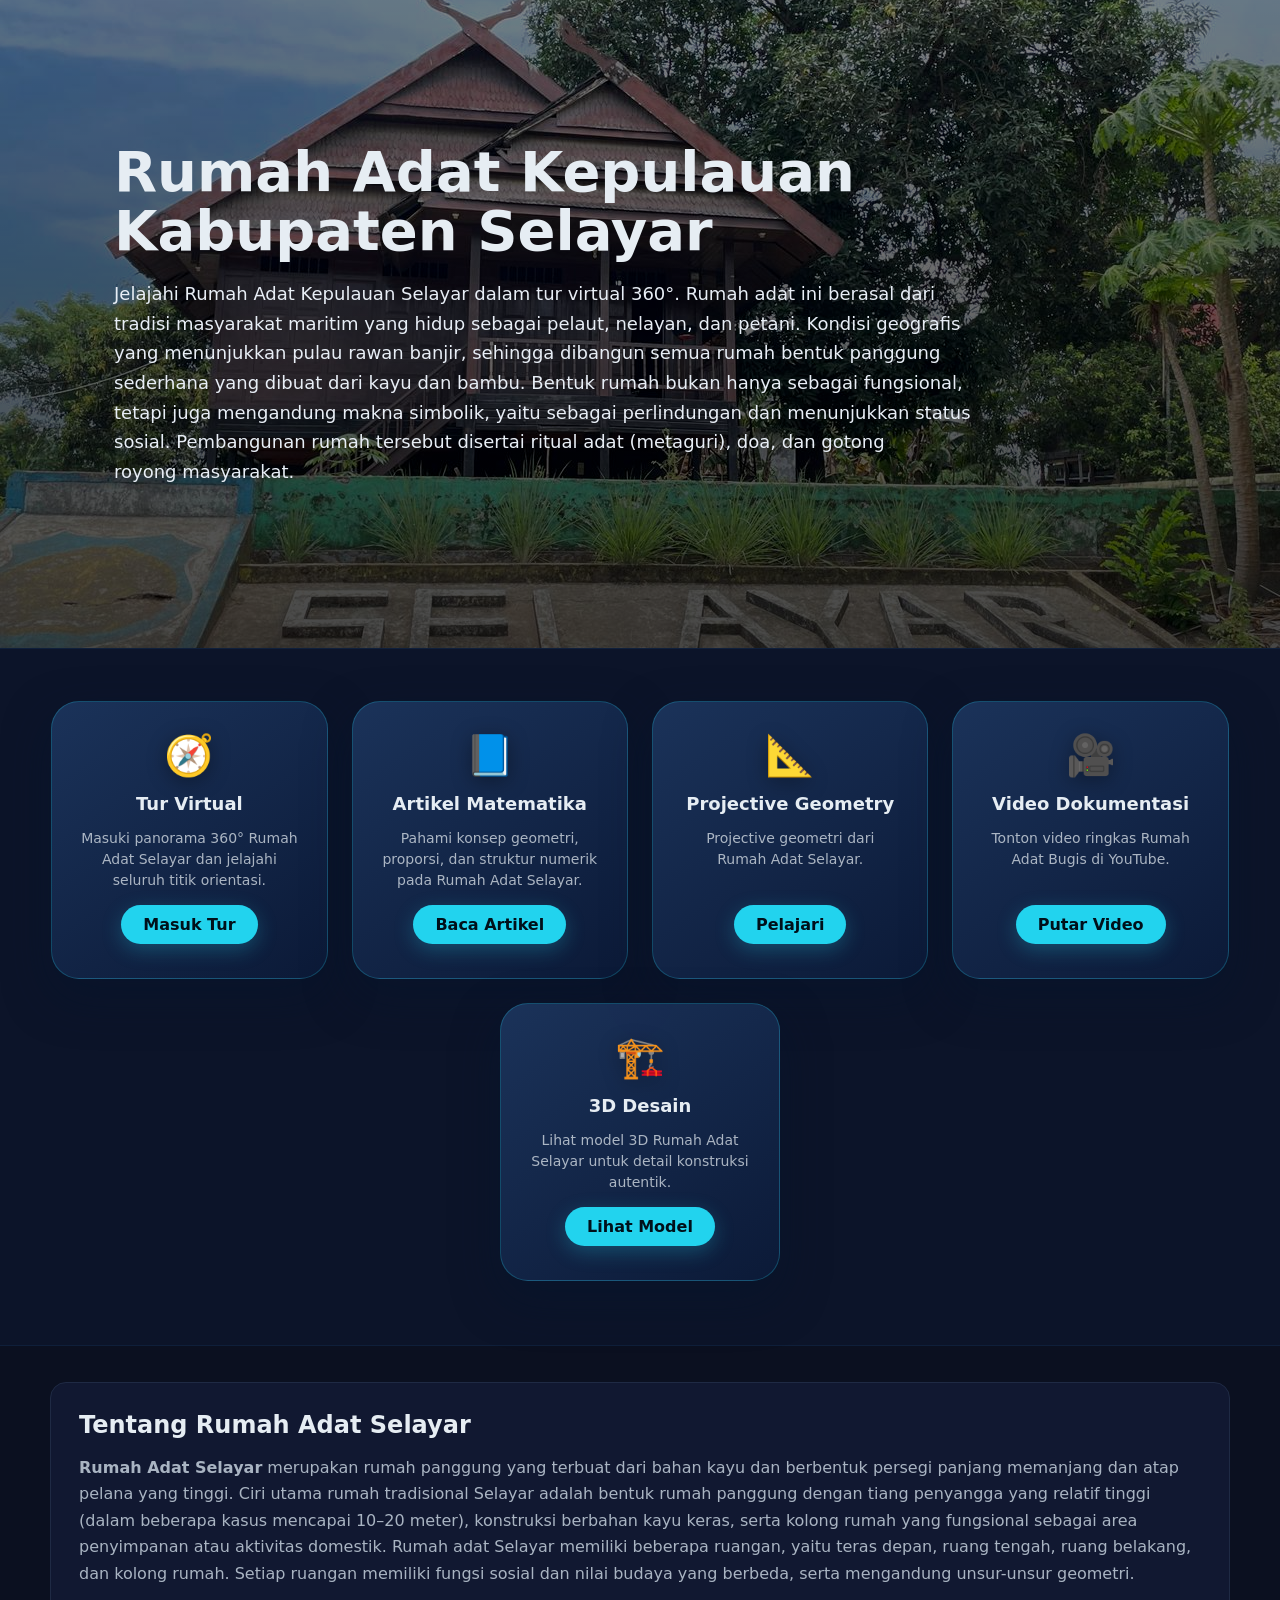
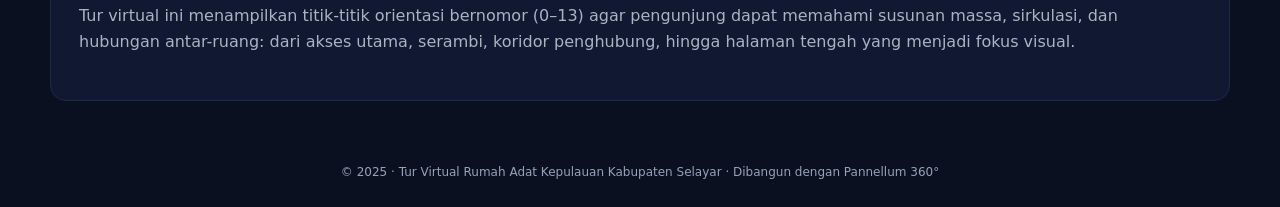
==== index.html @ 08c7dd2d "first commit" ====
<!DOCTYPE HTML>
<html lang="id">
<head>
    <meta charset="utf-8">
    <meta name="viewport" content="width=device-width, initial-scale=1">
    <title>Rumah Tradisional Kepulauan Kabupaten Selayar – Tur Virtual</title>
    <link rel="stylesheet" href="css/index.css">
</head>
<body>
    <!-- Header dengan gambar utama dan judul -->
    <header>
        <!-- Place the image file at ./images/images_mapping.jpg or adjust the src below -->
        <img src="assets/images/rumah_selayar.jpg" alt="Rumah Adat Baruga – tampak atas beranotasi">
        <div class="hero">
        <h1 class="title">Rumah Adat Kepulauan Kabupaten Selayar</h1>
        <p class="lead">Jelajahi Rumah Adat Kepulauan Selayar dalam tur virtual 360°. Rumah adat ini berasal dari tradisi masyarakat maritim yang hidup sebagai pelaut, nelayan, dan petani. Kondisi geografis yang menunjukkan pulau rawan banjir, sehingga dibangun semua rumah bentuk panggung sederhana yang dibuat dari kayu dan bambu. Bentuk rumah bukan hanya sebagai fungsional, tetapi juga mengandung makna simbolik, yaitu sebagai perlindungan dan menunjukkan status sosial. Pembangunan rumah tersebut disertai ritual adat (metaguri), doa, dan gotong royong masyarakat.</p>
        </div>
    </header>

    <!--Bagian card untuk menu yang dipilih user-->
    <section class="cta-section">
        <div class="cta-container">
            <article class="cta-card">
                <span class="cta-icon" aria-hidden="true">🧭</span>
                <h3>Tur Virtual</h3>
                <p>Masuki panorama 360° Rumah Adat Selayar dan jelajahi seluruh titik orientasi.</p>
                <a class="cta-button" href="vtour.html">Masuk Tur</a>
            </article>
            <article class="cta-card">
                <span class="cta-icon" aria-hidden="true">📘</span>
                <h3>Artikel Matematika</h3>
                <p>Pahami konsep geometri, proporsi, dan struktur numerik pada Rumah Adat Selayar.</p>
                <a class="cta-button" href="artcle.html">Baca Artikel</a>
            </article>
            <article class="cta-card">
                <span class="cta-icon" aria-hidden="true">📐</span>
                <h3>Projective Geometry</h3>
                <p>Projective geometri dari Rumah Adat Selayar.</p>
                <a class="cta-button" href="projective.html">Pelajari</a>
            </article>
            <article class="cta-card">
                <span class="cta-icon" aria-hidden="true">🎥</span>
                <h3>Video Dokumentasi</h3>
                <p>Tonton video ringkas Rumah Adat Bugis di YouTube.</p>
                <a class="cta-button" href="video.html">Putar Video</a>
            </article>
            <article class="cta-card">
                <span class="cta-icon" aria-hidden="true">🏗️</span>
                <h3>3D Desain</h3>
                <p>Lihat model 3D Rumah Adat Selayar untuk detail konstruksi autentik.</p>
                <a class="cta-button" href="desain3d.html">Lihat Model</a>
            </article>
        </div>
    </section>

    <!-- Konten utama dengan penjelasan overview dan tur virtual -->
    <main>
        <section class="card">
        <h2>Tentang Rumah Adat Selayar</h2>
        <p><strong>Rumah Adat Selayar</strong> merupakan rumah panggung yang terbuat dari bahan kayu dan berbentuk persegi panjang memanjang dan atap pelana yang tinggi. Ciri utama rumah tradisional Selayar adalah bentuk rumah panggung dengan tiang penyangga yang relatif tinggi (dalam beberapa kasus mencapai 10–20 meter), konstruksi berbahan kayu keras, serta kolong rumah yang fungsional sebagai area penyimpanan atau aktivitas domestik. Rumah adat Selayar memiliki beberapa ruangan, yaitu teras depan, ruang tengah, ruang belakang, dan kolong rumah. Setiap ruangan memiliki fungsi sosial dan nilai budaya yang berbeda, serta mengandung unsur-unsur geometri.</p>
        
        <p>Tur virtual ini menampilkan titik-titik orientasi bernomor (0–13) agar pengunjung dapat memahami susunan massa, sirkulasi, dan hubungan antar-ruang: dari akses utama, serambi, koridor penghubung, hingga halaman tengah yang menjadi fokus visual.</p>
        </section>
    </main>

    <!-- Ini Bagian Footer: menjelaskan siapa pembuatnya-->
    <footer>
        © 2025 · Tur Virtual Rumah Adat Kepulauan Kabupaten Selayar · Dibangun dengan Pannellum 360°
    </footer>
</body>
</html>
---- css/index.css ----
/* Variabel warna utama untuk tema website */
:root {
    --bg: #0b1020;         /* Warna latar belakang utama */
    --ink: #e6edf3;        /* Warna teks utama */
    --muted: #a9b4c2;      /* Warna teks sekunder/muted */
    --accent: #22d3ee;     /* Warna aksen/tombol */
    --panel: #111831;      /* Warna panel/kartu */
}

/* Semua elemen menggunakan box-sizing border-box agar padding dan border masuk hitungan ukuran */
* {
    box-sizing: border-box;
}

/* Aturan dasar untuk body: font, warna, dan latar belakang */
body {
    margin: 0;
    font-family: system-ui, -apple-system, Segoe UI, Roboto, Helvetica, Arial;
    color: var(--ink);
    background: var(--bg);
}

/* Theme controller styles (disabled; keep for future use)
.theme-menu {
    position: fixed;
    top: 18px;
    right: 18px;
    display: flex;
    flex-direction: column;
    align-items: flex-end;
    gap: 10px;
    z-index: 5;
}

.theme-menu__toggle {
    border: 1px solid rgba(34, 211, 238, 0.4);
    background: rgba(11, 16, 32, 0.9);
    color: var(--accent);
    font-weight: 600;
    border-radius: 999px;
    padding: 8px 16px;
    cursor: pointer;
    transition: transform 0.2s, background-color 0.2s;
}

.theme-menu__toggle:hover,
.theme-menu__toggle:focus-visible {
    background: rgba(34, 211, 238, 0.12);
    transform: translateY(-1px);
}

.theme-menu__panel {
    width: clamp(220px, 28vw, 260px);
    background: rgba(11, 16, 32, 0.96);
    border: 1px solid #1f2a44;
    border-radius: 16px;
    padding: 16px;
    display: grid;
    gap: 14px;
    backdrop-filter: blur(8px);
}

.theme-menu__panel fieldset {
    border: none;
    margin: 0;
    padding: 0;
    display: grid;
    gap: 10px;
}

.theme-menu__panel legend {
    font-size: 12px;
    font-weight: 600;
    text-transform: uppercase;
    letter-spacing: 0.08em;
    color: rgba(230, 237, 243, 0.7);
    margin-bottom: 2px;
}

.theme-menu__panel label {
    display: flex;
    justify-content: space-between;
    align-items: center;
    gap: 12px;
    font-size: 13px;
    color: var(--ink);
}

.theme-menu__panel input[type="color"] {
    appearance: none;
    border: 1px solid rgba(255, 255, 255, 0.15);
    border-radius: 10px;
    width: 48px;
    height: 32px;
    padding: 0;
    cursor: pointer;
    background: transparent;
}

.theme-menu__panel input[type="color"]::-webkit-color-swatch,
.theme-menu__panel input[type="color"]::-moz-color-swatch {
    border: none;
    border-radius: 8px;
}

.theme-menu__reset {
    border: 1px solid rgba(34, 211, 238, 0.35);
    background: transparent;
    color: var(--accent);
    border-radius: 999px;
    padding: 8px 14px;
    font-size: 13px;
    font-weight: 600;
    cursor: pointer;
    justify-self: end;
    transition: background-color 0.2s, transform 0.2s;
}

.theme-menu__reset:hover,
.theme-menu__reset:focus-visible {
    background: rgba(34, 211, 238, 0.12);
    transform: translateY(-1px);
}
*/

/* Header: bagian atas berisi gambar dan judul, dengan tinggi minimal 72vh */
header {
    position: relative;
    min-height: 72vh;
    display: grid;
    place-items: center;
    overflow: hidden;
}

/* Gambar header: memenuhi seluruh area header dan diberi efek filter */
header img {
    position: absolute;
    inset: 0;
    width: 100%;
    height: 100%;
    object-fit: cover;
    filter: contrast(1.05) saturate(1.05) brightness(.8);
}

/* Overlay gelap di atas gambar header agar teks lebih terbaca */
header::after {
    content: "";
    position: absolute;
    inset: 0;
    background: linear-gradient(180deg, rgba(0,0,0,.35), rgba(0,0,0,.65));
}

/* Hero: kontainer utama judul dan deskripsi di header */
.hero {
    position: relative;
    z-index: 1;
    max-width: 1100px;
    padding: 24px;
}

/* Judul utama di header */
.title {
    font-size: clamp(28px, 5vw, 56px); /* Responsive font size */
    line-height: 1.05;
    margin: 0 0 10px;
}

/* Deskripsi singkat di bawah judul */
.lead {
    font-size: clamp(14px, 2.2vw, 18px); /* Responsive font size */
    color: #e8eef6;
    max-width: 860px;
}

/* CTA row container below hero */
.cta-section {
    background: #0c1429;
    border-top: 1px solid #0f1f3a;
    border-bottom: 1px solid #0f1f3a;
    padding: 52px 0 64px;
}

.cta-container {
    width: min(1180px, 92%);
    margin: 0 auto;
    display: flex;
    gap: 24px;
    justify-content: center;
    flex-wrap: wrap;
}

.cta-card {
    background: linear-gradient(145deg, rgba(28,52,92,0.95), rgba(12,26,56,0.95));
    border: 1px solid rgba(34,211,238,0.25);
    border-radius: 28px;
    padding: 30px 28px 34px;
    flex: 1 1 240px;
    max-width: 280px;
    min-height: 260px;
    display: flex;
    flex-direction: column;
    align-items: center;
    text-align: center;
    gap: 14px;
    box-shadow: 0 18px 45px rgba(6,20,43,0.55);
}

.cta-icon {
    font-size: 40px;
    filter: drop-shadow(0 4px 10px rgba(0,0,0,0.35));
}

.cta-card h3 {
    margin: 0;
    font-size: 18px;
    color: var(--ink);
}

.cta-card p {
    margin: 0;
    color: rgba(230, 237, 243, 0.72);
    font-size: 14px;
    line-height: 1.5;
}

.cta-button {
    margin-top: auto;
    display: inline-flex;
    justify-content: center;
    align-items: center;
    padding: 10px 22px;
    border-radius: 999px;
    background: var(--accent);
    color: #00101a;
    font-weight: 700;
    text-decoration: none;
    box-shadow: 0 6px 20px rgba(34,211,238,0.25);
    transition: transform 0.2s, box-shadow 0.2s;
}

.cta-button:hover {
    transform: translateY(-2px);
    box-shadow: 0 10px 28px rgba(34,211,238,0.35);
}

/* Main: konten utama di bawah header */
main {
    max-width: min(1400px, 120%);
    margin: 36px auto;
    padding: 0 20px;
}

/* Card: panel/kartu untuk penjelasan tentang Baruga */
.card {
    width: min(1180px, 120%);
    margin: 0 auto;
    background: var(--panel);
    border: 1px solid #1f2a44;
    border-radius: 16px;
    padding: 28px;
}

/* Judul section di dalam card */
h2 {
    margin: 0 0 8px;
}

/* Paragraf di dalam card */
p {
    color: var(--muted);
    line-height: 1.65;
}

/* Footer: bagian bawah halaman */
footer {
    color: #95a3b6;
    font-size: 12px;
    text-align: center;
    padding: 28px 16px;
}
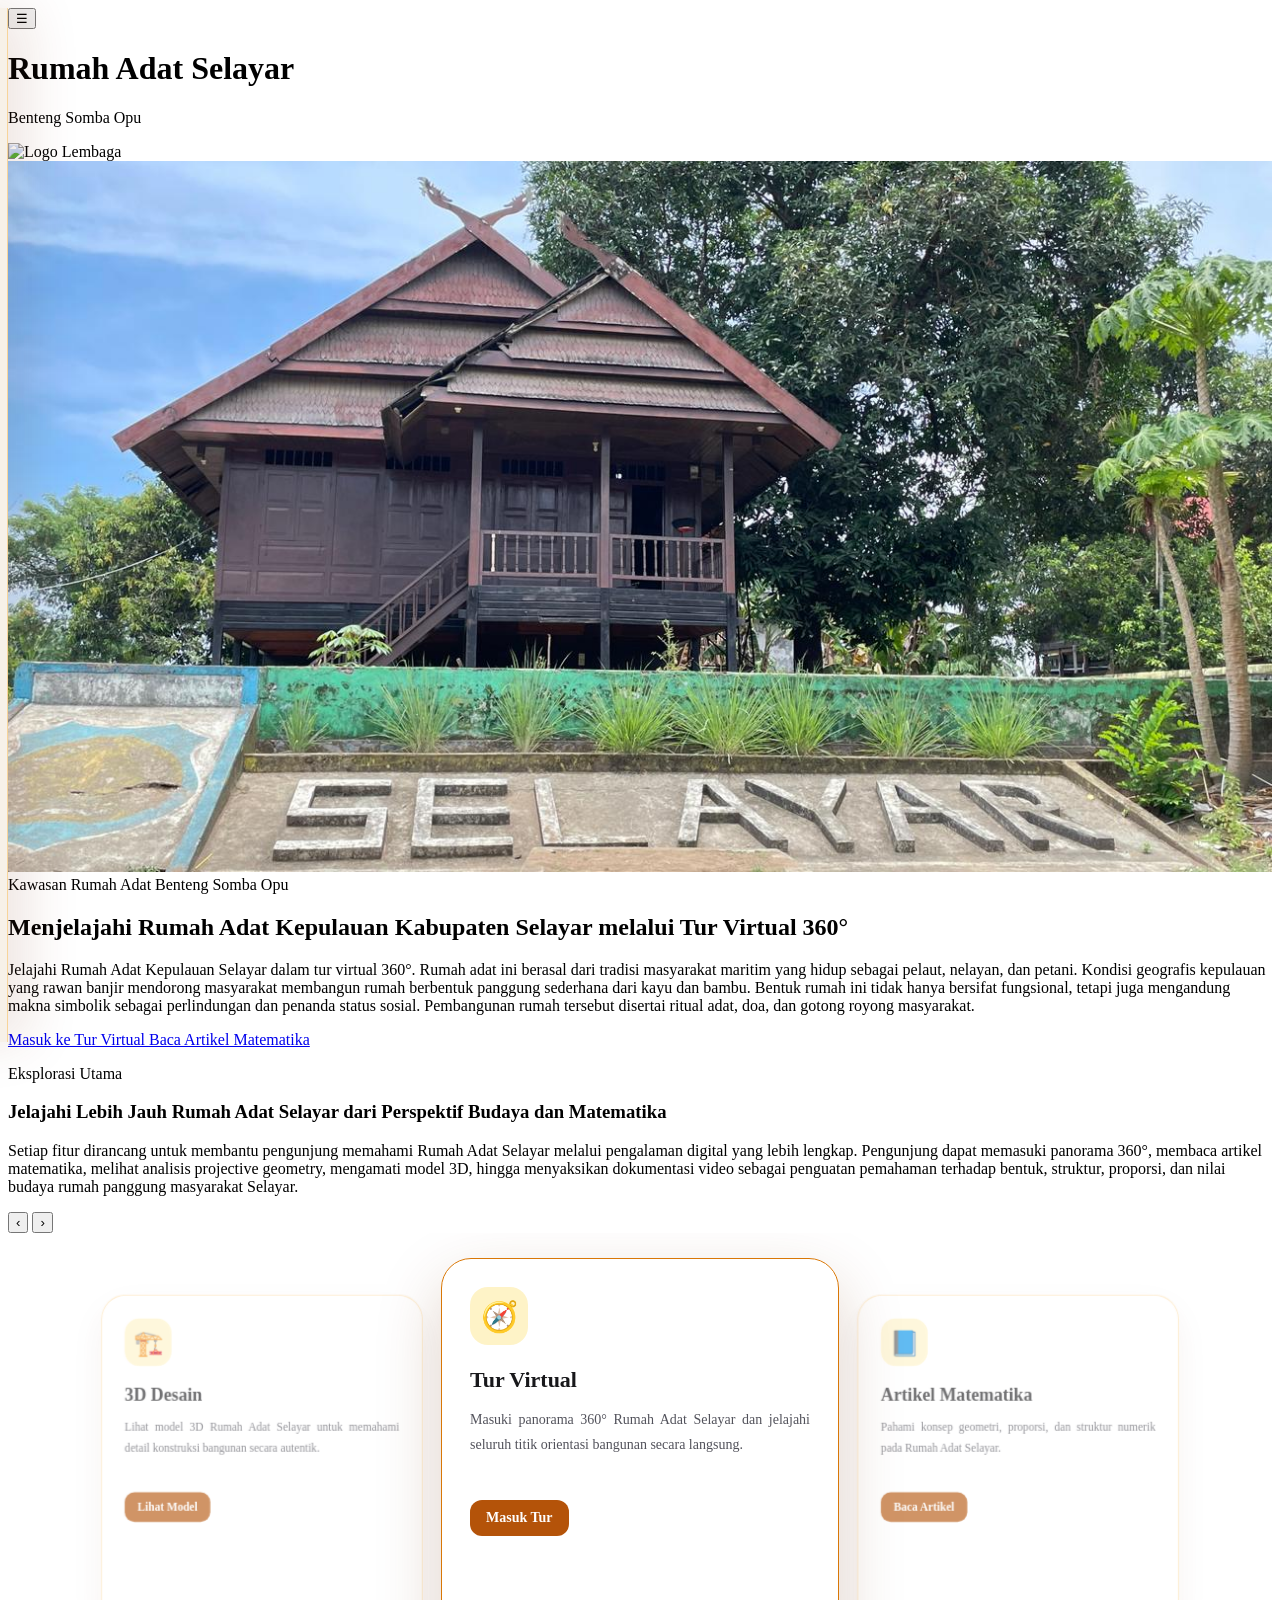
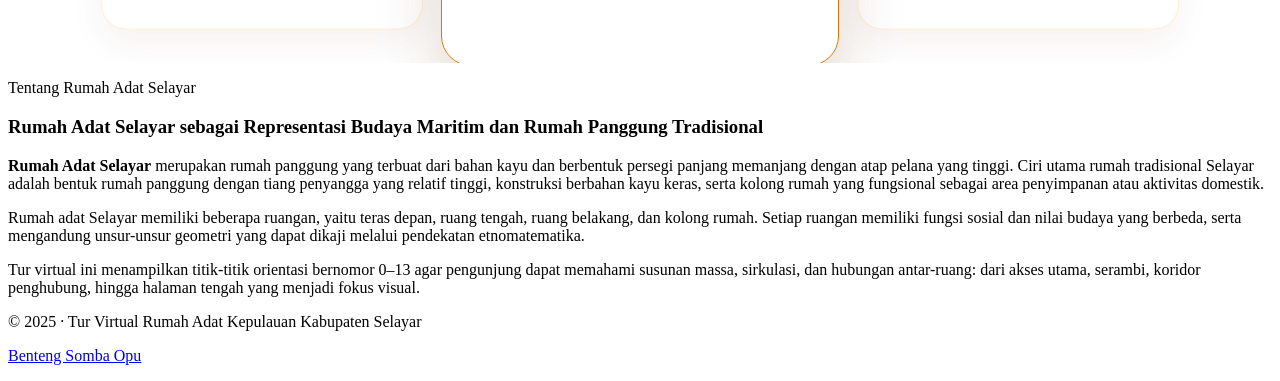
==== commit a8c93892: "ubah tampilan" ====
--- a/index.html
+++ b/index.html
@@ -1,71 +1,732 @@
-<!DOCTYPE HTML>
+<!DOCTYPE html>
 <html lang="id">
 <head>
-    <meta charset="utf-8">
-    <meta name="viewport" content="width=device-width, initial-scale=1">
-    <title>Rumah Tradisional Kepulauan Kabupaten Selayar – Tur Virtual</title>
-    <link rel="stylesheet" href="css/index.css">
+  <meta charset="UTF-8" />
+  <meta name="viewport" content="width=device-width, initial-scale=1.0" />
+  <title>Rumah Tradisional Kepulauan Kabupaten Selayar – Tur Virtual</title>
+
+  <script src="https://cdn.tailwindcss.com"></script>
+
+  <style>
+    @keyframes pageEnter {
+      from {
+        opacity: 0;
+        transform: translateY(35px) scale(0.98);
+        filter: blur(3px);
+      }
+
+      to {
+        opacity: 1;
+        transform: translateY(0) scale(1);
+        filter: blur(0);
+      }
+    }
+
+    @keyframes pageLeave {
+      from {
+        opacity: 1;
+        transform: translateY(0) scale(1);
+        filter: blur(0);
+      }
+
+      to {
+        opacity: 0;
+        transform: translateY(-35px) scale(0.98);
+        filter: blur(3px);
+      }
+    }
+
+    .page-transition {
+      opacity: 1;
+      transform: translateY(0) scale(1);
+      animation: pageEnter 650ms ease both;
+    }
+
+    .page-transition.is-leaving {
+      animation: pageLeave 450ms ease both;
+    }
+
+    .page-overlay {
+      position: fixed;
+      inset: 0;
+      background: rgba(24, 24, 27, 0);
+      pointer-events: none;
+      transition: background 450ms ease;
+      z-index: 9999;
+    }
+
+    .page-overlay.is-active {
+      background: rgba(24, 24, 27, 0.22);
+    }
+
+    .pressable {
+      transition: transform 180ms ease, box-shadow 180ms ease;
+    }
+
+    .pressable:active {
+      transform: scale(0.97);
+    }
+
+    body.menu-open {
+      overflow: hidden;
+    }
+
+    .side-menu {
+      position: fixed;
+      top: 0;
+      left: 0;
+      width: 300px;
+      height: 100vh;
+      padding: 110px 24px 24px;
+      background: #f7f1e8;
+      border-right: 1px solid rgba(245, 158, 11, 0.35);
+      box-shadow: 20px 0 50px rgba(120, 53, 15, 0.12);
+      transform: translateX(-100%);
+      transition: transform 350ms ease;
+      z-index: 48;
+      overflow-y: auto;
+    }
+
+    .side-menu.open {
+      transform: translateX(0);
+    }
+
+    .menu-link {
+      display: block;
+      padding: 14px 16px;
+      border-radius: 14px;
+      transition: background 250ms ease, color 250ms ease, transform 250ms ease;
+    }
+
+    .menu-link:hover {
+      background: #fef3c7;
+      color: #92400e;
+      transform: translateX(4px);
+    }
+
+    .menu-backdrop {
+      position: fixed;
+      inset: 0;
+      background: rgba(24, 24, 27, 0);
+      pointer-events: none;
+      transition: background 350ms ease;
+      z-index: 40;
+    }
+
+    .menu-backdrop.open {
+      background: rgba(24, 24, 27, 0.22);
+      pointer-events: auto;
+    }
+
+    .carousel-container {
+      position: relative;
+      height: 430px;
+      overflow: hidden;
+    }
+
+    img {
+      max-width: 100%;
+      height: auto;
+    }
+
+    .carousel-card {
+      position: absolute;
+      top: 25px;
+      left: 50%;
+      width: 340px;
+      min-height: 350px;
+      padding: 28px;
+      border-radius: 30px;
+      border: 1px solid rgba(245, 158, 11, 0.35);
+      background: rgba(255, 255, 255, 0.96);
+      color: #18181b;
+      text-decoration: none;
+      box-shadow: 0 18px 45px rgba(120, 53, 15, 0.10);
+      transition:
+        transform 550ms cubic-bezier(.22, 1, .36, 1),
+        opacity 550ms ease,
+        filter 550ms ease,
+        box-shadow 550ms ease,
+        border-color 550ms ease;
+    }
+
+    .carousel-card h4 {
+      margin-top: 22px;
+      margin-bottom: 14px;
+      font-size: 22px;
+      font-weight: 800;
+    }
+
+    .carousel-card p {
+      color: #52525b;
+      line-height: 1.8;
+      font-size: 14px;
+      text-align: justify;
+    }
+
+    .carousel-card span {
+      display: inline-flex;
+      margin-top: 28px;
+      padding: 10px 16px;
+      border-radius: 12px;
+      background: #b45309;
+      color: white;
+      font-size: 14px;
+      font-weight: 700;
+      transition: transform 300ms ease, background 300ms ease;
+    }
+
+    .carousel-card .icon-box {
+      width: 58px;
+      height: 58px;
+      display: flex;
+      align-items: center;
+      justify-content: center;
+      border-radius: 18px;
+      background: #fef3c7;
+      font-size: 30px;
+      transition: transform 300ms ease, background 300ms ease;
+    }
+
+    .carousel-card.is-active {
+      transform: translateX(-50%) scale(1);
+      opacity: 1;
+      z-index: 5;
+      filter: blur(0);
+      box-shadow: 0 25px 65px rgba(120, 53, 15, 0.22);
+      border-color: #d97706;
+    }
+
+    .carousel-card:hover {
+      transform: translateX(-50%) scale(1.04);
+      box-shadow: 0 32px 80px rgba(120, 53, 15, 0.28);
+      border-color: #b45309;
+    }
+
+    .carousel-card.is-left {
+      transform: translateX(-145%) scale(0.82) rotateY(10deg);
+      opacity: 0.62;
+      z-index: 3;
+      filter: blur(0.5px);
+    }
+
+    .carousel-card.is-left:hover {
+      transform: translateX(-145%) scale(0.86) rotateY(10deg);
+      opacity: 0.8;
+    }
+
+    .carousel-card.is-right {
+      transform: translateX(45%) scale(0.82) rotateY(-10deg);
+      opacity: 0.62;
+      z-index: 3;
+      filter: blur(0.5px);
+    }
+
+    .carousel-card.is-right:hover {
+      transform: translateX(45%) scale(0.86) rotateY(-10deg);
+      opacity: 0.8;
+    }
+
+    .carousel-card.is-hidden {
+      transform: translateX(-50%) scale(0.65);
+      opacity: 0;
+      z-index: 1;
+      pointer-events: none;
+      filter: blur(3px);
+    }
+
+    .carousel-card:hover .icon-box {
+      transform: scale(1.12) rotate(4deg);
+      background: #fde68a;
+    }
+
+    .carousel-card:hover span {
+      background: #92400e;
+      transform: translateY(-3px);
+    }
+
+    @media (max-width: 768px) {
+      .carousel-container {
+        height: 400px;
+      }
+
+      .carousel-card {
+        width: 280px;
+        min-height: 345px;
+      }
+
+      .carousel-card.is-left {
+        transform: translateX(-122%) scale(0.75);
+      }
+
+      .carousel-card.is-right {
+        transform: translateX(22%) scale(0.75);
+      }
+
+      #prevCard,
+      #nextCard {
+        width: 48px;
+        height: 48px;
+        font-size: 20px;
+      }
+
+      #prevCard {
+        left: -4px;
+      }
+
+      #nextCard {
+        right: -4px;
+      }
+    }
+
+    @media (max-width: 640px) {
+      .side-menu {
+        width: 260px;
+        padding: 105px 20px 24px;
+      }
+
+      .carousel-container {
+        height: 380px;
+      }
+
+      .carousel-card {
+        width: 260px;
+        min-height: 320px;
+        top: 15px;
+        padding: 20px;
+      }
+
+      .carousel-card h4 {
+        font-size: 18px;
+        margin-top: 16px;
+        margin-bottom: 10px;
+      }
+
+      .carousel-card p {
+        font-size: 13px;
+        line-height: 1.6;
+      }
+
+      .carousel-card span {
+        font-size: 12px;
+        padding: 8px 12px;
+        margin-top: 16px;
+      }
+
+      .carousel-card .icon-box {
+        width: 50px;
+        height: 50px;
+        font-size: 24px;
+      }
+
+      #prevCard,
+      #nextCard {
+        width: 44px;
+        height: 44px;
+        font-size: 18px;
+      }
+
+      #prevCard {
+        left: 2px;
+      }
+
+      #nextCard {
+        right: 2px;
+      }
+    }
+
+    @media (max-width: 480px) {
+      .carousel-container {
+        height: 360px;
+      }
+
+      .carousel-card {
+        width: 240px;
+        min-height: 300px;
+        top: 10px;
+        padding: 16px;
+      }
+
+      .carousel-card h4 {
+        font-size: 16px;
+        margin-top: 12px;
+        margin-bottom: 8px;
+      }
+
+      .carousel-card p {
+        font-size: 12px;
+      }
+
+      .carousel-card span {
+        font-size: 11px;
+        padding: 6px 10px;
+      }
+
+      .carousel-card .icon-box {
+        width: 45px;
+        height: 45px;
+        font-size: 20px;
+      }
+
+      .carousel-card.is-left {
+        transform: translateX(-120%) scale(0.7);
+      }
+
+      .carousel-card.is-right {
+        transform: translateX(20%) scale(0.7);
+      }
+
+      #prevCard,
+      #nextCard {
+        width: 40px;
+        height: 40px;
+        font-size: 16px;
+      }
+
+      #prevCard {
+        left: 4px;
+      }
+
+      #nextCard {
+        right: 4px;
+      }
+    }
+  </style>
 </head>
-<body>
-    <!-- Header dengan gambar utama dan judul -->
-    <header>
-        <!-- Place the image file at ./images/images_mapping.jpg or adjust the src below -->
-        <img src="assets/images/rumah_selayar.jpg" alt="Rumah Adat Baruga – tampak atas beranotasi">
-        <div class="hero">
-        <h1 class="title">Rumah Adat Kepulauan Kabupaten Selayar</h1>
-        <p class="lead">Jelajahi Rumah Adat Kepulauan Selayar dalam tur virtual 360°. Rumah adat ini berasal dari tradisi masyarakat maritim yang hidup sebagai pelaut, nelayan, dan petani. Kondisi geografis yang menunjukkan pulau rawan banjir, sehingga dibangun semua rumah bentuk panggung sederhana yang dibuat dari kayu dan bambu. Bentuk rumah bukan hanya sebagai fungsional, tetapi juga mengandung makna simbolik, yaitu sebagai perlindungan dan menunjukkan status sosial. Pembangunan rumah tersebut disertai ritual adat (metaguri), doa, dan gotong royong masyarakat.</p>
+
+<body class="bg-[#f7f1e8] text-zinc-800 antialiased page-transition">
+
+  <header class="sticky top-0 z-50 border-b border-amber-200/70 bg-[#f7f1e8]/95 backdrop-blur-md">
+    <div class="max-w-7xl mx-auto px-5 sm:px-6 lg:px-8 py-4 flex items-center justify-between">
+
+      <div class="flex items-center gap-4">
+        <button 
+          id="menuBtn"
+          type="button"
+          class="pressable inline-flex h-12 w-12 items-center justify-center rounded-xl border border-amber-200 bg-white/80 text-zinc-800 shadow-sm hover:bg-amber-100 transition relative z-50"
+          aria-label="Buka menu"
+        >
+          <span id="menuIcon" class="text-3xl leading-none">☰</span>
+        </button>
+
+        <div>
+          <h1 class="text-lg sm:text-xl font-bold text-zinc-900">
+            Rumah Adat Selayar
+          </h1>
+          <p class="text-xs tracking-[0.25em] text-amber-700">
+            Benteng Somba Opu
+          </p>
         </div>
-    </header>
-
-    <!--Bagian card untuk menu yang dipilih user-->
-    <section class="cta-section">
-        <div class="cta-container">
-            <article class="cta-card">
-                <span class="cta-icon" aria-hidden="true">🧭</span>
-                <h3>Tur Virtual</h3>
-                <p>Masuki panorama 360° Rumah Adat Selayar dan jelajahi seluruh titik orientasi.</p>
-                <a class="cta-button" href="vtour.html">Masuk Tur</a>
-            </article>
-            <article class="cta-card">
-                <span class="cta-icon" aria-hidden="true">📘</span>
-                <h3>Artikel Matematika</h3>
-                <p>Pahami konsep geometri, proporsi, dan struktur numerik pada Rumah Adat Selayar.</p>
-                <a class="cta-button" href="artcle.html">Baca Artikel</a>
-            </article>
-            <article class="cta-card">
-                <span class="cta-icon" aria-hidden="true">📐</span>
-                <h3>Projective Geometry</h3>
-                <p>Projective geometri dari Rumah Adat Selayar.</p>
-                <a class="cta-button" href="projective.html">Pelajari</a>
-            </article>
-            <article class="cta-card">
-                <span class="cta-icon" aria-hidden="true">🎥</span>
-                <h3>Video Dokumentasi</h3>
-                <p>Tonton video ringkas Rumah Adat Bugis di YouTube.</p>
-                <a class="cta-button" href="video.html">Putar Video</a>
-            </article>
-            <article class="cta-card">
-                <span class="cta-icon" aria-hidden="true">🏗️</span>
-                <h3>3D Desain</h3>
-                <p>Lihat model 3D Rumah Adat Selayar untuk detail konstruksi autentik.</p>
-                <a class="cta-button" href="desain3d.html">Lihat Model</a>
-            </article>
+      </div>
+
+      <img 
+        src="assets/images/logo.png" 
+        alt="Logo Lembaga"
+        class="h-12 w-12 object-contain shrink-0"
+      >
+    </div>
+  </header>
+
+  <div id="menuBackdrop" class="menu-backdrop"></div>
+
+  <aside id="mobileMenu" class="side-menu">
+    <nav class="flex flex-col gap-3 text-sm font-semibold text-zinc-700">
+      <a href="#" class="menu-link">Beranda</a>
+      <a href="vtour.html" class="menu-link">Tur Virtual</a>
+      <a href="artcle.html" class="menu-link">Artikel Matematika</a>
+      <a href="projective.html" class="menu-link">Projective Geometry</a>
+      <a href="desain3d.html" class="menu-link">3D Desain</a>
+      <a href="video.html" class="menu-link">Video Drone</a>
+    </nav>
+  </aside>
+
+  <section class="relative min-h-[88vh] flex items-center overflow-hidden">
+    <img
+      src="assets/images/rumah_selayar.jpg"
+      alt="Rumah Adat Kepulauan Kabupaten Selayar – tampak utama"
+      class="absolute inset-0 h-full w-full object-cover scale-105"
+    />
+
+    <div class="absolute inset-0 bg-gradient-to-b from-black/65 via-black/55 to-black/75"></div>
+
+    <div class="relative max-w-7xl mx-auto px-5 sm:px-6 lg:px-8 w-full">
+      <div class="max-w-4xl mx-auto text-center text-white py-20">
+        <span class="inline-flex items-center rounded-full border border-amber-300/70 bg-black/10 px-5 py-2 text-xs sm:text-sm uppercase tracking-[0.2em] text-amber-200 shadow-lg mb-6">
+          Kawasan Rumah Adat Benteng Somba Opu
+        </span>
+
+        <h2 class="text-4xl sm:text-5xl lg:text-6xl font-bold leading-tight tracking-tight mb-6">
+          Menjelajahi Rumah Adat Kepulauan Kabupaten Selayar melalui Tur Virtual 360°
+        </h2>
+
+        <p class="max-w-3xl mx-auto text-sm sm:text-base lg:text-lg text-stone-200 leading-7 sm:leading-8 mb-8 text-justify">
+          Jelajahi Rumah Adat Kepulauan Selayar dalam tur virtual 360°. Rumah adat ini berasal
+          dari tradisi masyarakat maritim yang hidup sebagai pelaut, nelayan, dan petani. Kondisi
+          geografis kepulauan yang rawan banjir mendorong masyarakat membangun rumah berbentuk
+          panggung sederhana dari kayu dan bambu. Bentuk rumah ini tidak hanya bersifat fungsional,
+          tetapi juga mengandung makna simbolik sebagai perlindungan dan penanda status sosial.
+          Pembangunan rumah tersebut disertai ritual adat, doa, dan gotong royong masyarakat.
+        </p>
+
+        <div class="flex flex-col sm:flex-row justify-center gap-4">
+          <a href="vtour.html"
+             class="pressable inline-flex items-center justify-center rounded-xl bg-amber-700 px-7 py-3.5 text-sm sm:text-base font-semibold text-white shadow-xl shadow-amber-900/20 transition duration-300 hover:bg-amber-800 hover:-translate-y-0.5">
+            Masuk ke Tur Virtual
+          </a>
+
+          <a href="artcle.html"
+             class="pressable inline-flex items-center justify-center rounded-xl border border-amber-200 px-7 py-3.5 text-sm sm:text-base font-semibold text-amber-100 transition duration-300 hover:bg-white hover:text-zinc-900">
+            Baca Artikel Matematika
+          </a>
         </div>
+      </div>
+    </div>
+  </section>
+
+  <main class="py-16 sm:py-20">
+
+    <section class="max-w-7xl mx-auto px-5 sm:px-6 lg:px-8">
+      <div class="max-w-3xl mx-auto text-center mb-10 sm:mb-14">
+        <p class="text-sm uppercase tracking-[0.25em] text-amber-700 mb-3">
+          Eksplorasi Utama
+        </p>
+
+        <h3 class="text-3xl sm:text-4xl font-bold text-zinc-900 mb-4 leading-tight">
+          Jelajahi Lebih Jauh Rumah Adat Selayar dari Perspektif Budaya dan Matematika
+        </h3>
+
+        <p class="text-zinc-600 leading-7 sm:leading-8 text-justify">
+          Setiap fitur dirancang untuk membantu pengunjung memahami Rumah Adat Selayar melalui
+          pengalaman digital yang lebih lengkap. Pengunjung dapat memasuki panorama 360°,
+          membaca artikel matematika, melihat analisis projective geometry, mengamati model 3D,
+          hingga menyaksikan dokumentasi video sebagai penguatan pemahaman terhadap bentuk,
+          struktur, proporsi, dan nilai budaya rumah panggung masyarakat Selayar.
+        </p>
+      </div>
+
+      <div class="relative max-w-6xl mx-auto">
+        <button id="prevCard"
+          class="absolute left-[-20px] top-1/2 -translate-y-1/2 z-10 h-14 w-14 rounded-full bg-white border border-amber-300 shadow-md text-2xl text-amber-700 hover:bg-amber-100 transition">
+          ‹
+        </button>
+
+        <button id="nextCard"
+          class="absolute right-[-20px] top-1/2 -translate-y-1/2 z-10 h-14 w-14 rounded-full bg-white border border-amber-300 shadow-md text-2xl text-amber-700 hover:bg-amber-100 transition">
+          ›
+        </button>
+
+        <div class="relative overflow-hidden carousel-container">
+          <div id="cardCarousel" class="relative h-full">
+
+            <a href="vtour.html" class="carousel-card" data-index="0">
+              <div class="icon-box">🧭</div>
+              <h4>Tur Virtual</h4>
+              <p>Masuki panorama 360° Rumah Adat Selayar dan jelajahi seluruh titik orientasi bangunan secara langsung.</p>
+              <span>Masuk Tur</span>
+            </a>
+
+            <a href="artcle.html" class="carousel-card" data-index="1">
+              <div class="icon-box">📘</div>
+              <h4>Artikel Matematika</h4>
+              <p>Pahami konsep geometri, proporsi, dan struktur numerik pada Rumah Adat Selayar.</p>
+              <span>Baca Artikel</span>
+            </a>
+
+            <a href="projective.html" class="carousel-card" data-index="2">
+              <div class="icon-box">📐</div>
+              <h4>Projective Geometry</h4>
+              <p>Pelajari analisis proyektif untuk memahami hubungan ruang dan perspektif Rumah Adat Selayar.</p>
+              <span>Pelajari</span>
+            </a>
+
+            <a href="video.html" class="carousel-card" data-index="3">
+              <div class="icon-box">🎥</div>
+              <h4>Video Dokumentasi</h4>
+              <p>Tonton video ringkas Rumah Adat Selayar untuk melihat dokumentasi visual bangunan secara lebih nyata.</p>
+              <span>Putar Video</span>
+            </a>
+
+            <a href="desain3d.html" class="carousel-card" data-index="4">
+              <div class="icon-box">🏗️</div>
+              <h4>3D Desain</h4>
+              <p>Lihat model 3D Rumah Adat Selayar untuk memahami detail konstruksi bangunan secara autentik.</p>
+              <span>Lihat Model</span>
+            </a>
+
+          </div>
+        </div>
+      </div>
     </section>
 
-    <!-- Konten utama dengan penjelasan overview dan tur virtual -->
-    <main>
-        <section class="card">
-        <h2>Tentang Rumah Adat Selayar</h2>
-        <p><strong>Rumah Adat Selayar</strong> merupakan rumah panggung yang terbuat dari bahan kayu dan berbentuk persegi panjang memanjang dan atap pelana yang tinggi. Ciri utama rumah tradisional Selayar adalah bentuk rumah panggung dengan tiang penyangga yang relatif tinggi (dalam beberapa kasus mencapai 10–20 meter), konstruksi berbahan kayu keras, serta kolong rumah yang fungsional sebagai area penyimpanan atau aktivitas domestik. Rumah adat Selayar memiliki beberapa ruangan, yaitu teras depan, ruang tengah, ruang belakang, dan kolong rumah. Setiap ruangan memiliki fungsi sosial dan nilai budaya yang berbeda, serta mengandung unsur-unsur geometri.</p>
-        
-        <p>Tur virtual ini menampilkan titik-titik orientasi bernomor (0–13) agar pengunjung dapat memahami susunan massa, sirkulasi, dan hubungan antar-ruang: dari akses utama, serambi, koridor penghubung, hingga halaman tengah yang menjadi fokus visual.</p>
-        </section>
-    </main>
-
-    <!-- Ini Bagian Footer: menjelaskan siapa pembuatnya-->
-    <footer>
-        © 2025 · Tur Virtual Rumah Adat Kepulauan Kabupaten Selayar · Dibangun dengan Pannellum 360°
-    </footer>
+    <section class="max-w-7xl mx-auto px-5 sm:px-6 lg:px-8 mt-20">
+      <div class="rounded-[30px] border border-amber-100 bg-white p-8 shadow-sm max-w-4xl mx-auto">
+        <p class="text-sm uppercase tracking-[0.2em] text-amber-700 mb-3">
+          Tentang Rumah Adat Selayar
+        </p>
+
+        <h3 class="text-3xl sm:text-4xl font-bold text-zinc-900 mb-5 leading-tight">
+          Rumah Adat Selayar sebagai Representasi Budaya Maritim dan Rumah Panggung Tradisional
+        </h3>
+
+        <p class="text-zinc-600 leading-7 sm:leading-8 mb-5 text-justify">
+          <strong>Rumah Adat Selayar</strong> merupakan rumah panggung yang terbuat dari bahan
+          kayu dan berbentuk persegi panjang memanjang dengan atap pelana yang tinggi. Ciri utama
+          rumah tradisional Selayar adalah bentuk rumah panggung dengan tiang penyangga yang relatif
+          tinggi, konstruksi berbahan kayu keras, serta kolong rumah yang fungsional sebagai area
+          penyimpanan atau aktivitas domestik.
+        </p>
+
+        <p class="text-zinc-600 leading-7 sm:leading-8 mb-5 text-justify">
+          Rumah adat Selayar memiliki beberapa ruangan, yaitu teras depan, ruang tengah, ruang
+          belakang, dan kolong rumah. Setiap ruangan memiliki fungsi sosial dan nilai budaya yang
+          berbeda, serta mengandung unsur-unsur geometri yang dapat dikaji melalui pendekatan
+          etnomatematika.
+        </p>
+
+        <p class="text-zinc-600 leading-7 sm:leading-8 text-justify">
+          Tur virtual ini menampilkan titik-titik orientasi bernomor 0–13 agar pengunjung dapat
+          memahami susunan massa, sirkulasi, dan hubungan antar-ruang: dari akses utama, serambi,
+          koridor penghubung, hingga halaman tengah yang menjadi fokus visual.
+        </p>
+      </div>
+    </section>
+
+  </main>
+
+  <footer class="mt-20 bg-zinc-900 text-zinc-300">
+    <div class="max-w-7xl mx-auto px-5 sm:px-6 lg:px-8 py-8 flex flex-col md:flex-row justify-between gap-3 text-sm">
+      <p>© 2025 · Tur Virtual Rumah Adat Kepulauan Kabupaten Selayar</p>
+
+      <p>
+        <a 
+          href="https://rifanarrifki1179-dev.github.io/benteng_somba_opu/" 
+          target="_blank"
+          class="text-amber-400 hover:text-amber-300 underline underline-offset-4 transition"
+        >
+          Benteng Somba Opu
+        </a>
+      </p>
+    </div>
+  </footer>
+
+  <div id="pageOverlay" class="page-overlay"></div>
+
+  <script>
+    document.addEventListener("DOMContentLoaded", () => {
+      const body = document.body;
+      const overlay = document.getElementById("pageOverlay");
+
+      const menuBtn = document.getElementById("menuBtn");
+      const menuIcon = document.getElementById("menuIcon");
+      const mobileMenu = document.getElementById("mobileMenu");
+      const menuBackdrop = document.getElementById("menuBackdrop");
+
+      if (menuBtn && mobileMenu && menuIcon && menuBackdrop) {
+        menuBtn.addEventListener("click", (e) => {
+          e.preventDefault();
+          e.stopPropagation();
+
+          mobileMenu.classList.toggle("open");
+          menuBackdrop.classList.toggle("open");
+          body.classList.toggle("menu-open");
+
+          menuIcon.textContent = mobileMenu.classList.contains("open") ? "×" : "☰";
+        });
+
+        menuBackdrop.addEventListener("click", () => {
+          mobileMenu.classList.remove("open");
+          menuBackdrop.classList.remove("open");
+          body.classList.remove("menu-open");
+          menuIcon.textContent = "☰";
+        });
+      }
+
+      const cards = document.querySelectorAll(".carousel-card");
+      const prevBtn = document.getElementById("prevCard");
+      const nextBtn = document.getElementById("nextCard");
+
+      let activeIndex = 0;
+
+      function updateCarousel() {
+        cards.forEach((card, index) => {
+          card.classList.remove("is-active", "is-left", "is-right", "is-hidden");
+
+          const total = cards.length;
+          const leftIndex = (activeIndex - 1 + total) % total;
+          const rightIndex = (activeIndex + 1) % total;
+
+          if (index === activeIndex) {
+            card.classList.add("is-active");
+          } else if (index === leftIndex) {
+            card.classList.add("is-left");
+          } else if (index === rightIndex) {
+            card.classList.add("is-right");
+          } else {
+            card.classList.add("is-hidden");
+          }
+        });
+      }
+
+      if (nextBtn && prevBtn && cards.length > 0) {
+        nextBtn.addEventListener("click", (e) => {
+          e.preventDefault();
+          e.stopPropagation();
+          activeIndex = (activeIndex + 1) % cards.length;
+          updateCarousel();
+        });
+
+        prevBtn.addEventListener("click", (e) => {
+          e.preventDefault();
+          e.stopPropagation();
+          activeIndex = (activeIndex - 1 + cards.length) % cards.length;
+          updateCarousel();
+        });
+
+        cards.forEach((card, index) => {
+          card.addEventListener("click", (e) => {
+            if (index !== activeIndex) {
+              e.preventDefault();
+              e.stopPropagation();
+              activeIndex = index;
+              updateCarousel();
+            }
+          });
+        });
+
+        updateCarousel();
+      }
+
+      const links = document.querySelectorAll('a[href]:not([href^="#"]):not([target="_blank"])');
+
+      links.forEach(link => {
+        link.addEventListener("click", function (e) {
+          const href = this.getAttribute("href");
+
+          if (!href || href.startsWith("javascript:")) return;
+
+          if (this.classList.contains("carousel-card")) {
+            const index = Number(this.dataset.index);
+            if (index !== activeIndex) return;
+          }
+
+          e.preventDefault();
+
+          body.classList.add("is-leaving");
+          if (overlay) overlay.classList.add("is-active");
+
+          setTimeout(() => {
+            window.location.href = href;
+          }, 420);
+        });
+      });
+
+      window.addEventListener("pageshow", () => {
+        body.classList.remove("is-leaving");
+        body.classList.remove("menu-open");
+        if (overlay) overlay.classList.remove("is-active");
+      });
+    });
+  </script>
+
 </body>
 </html>
